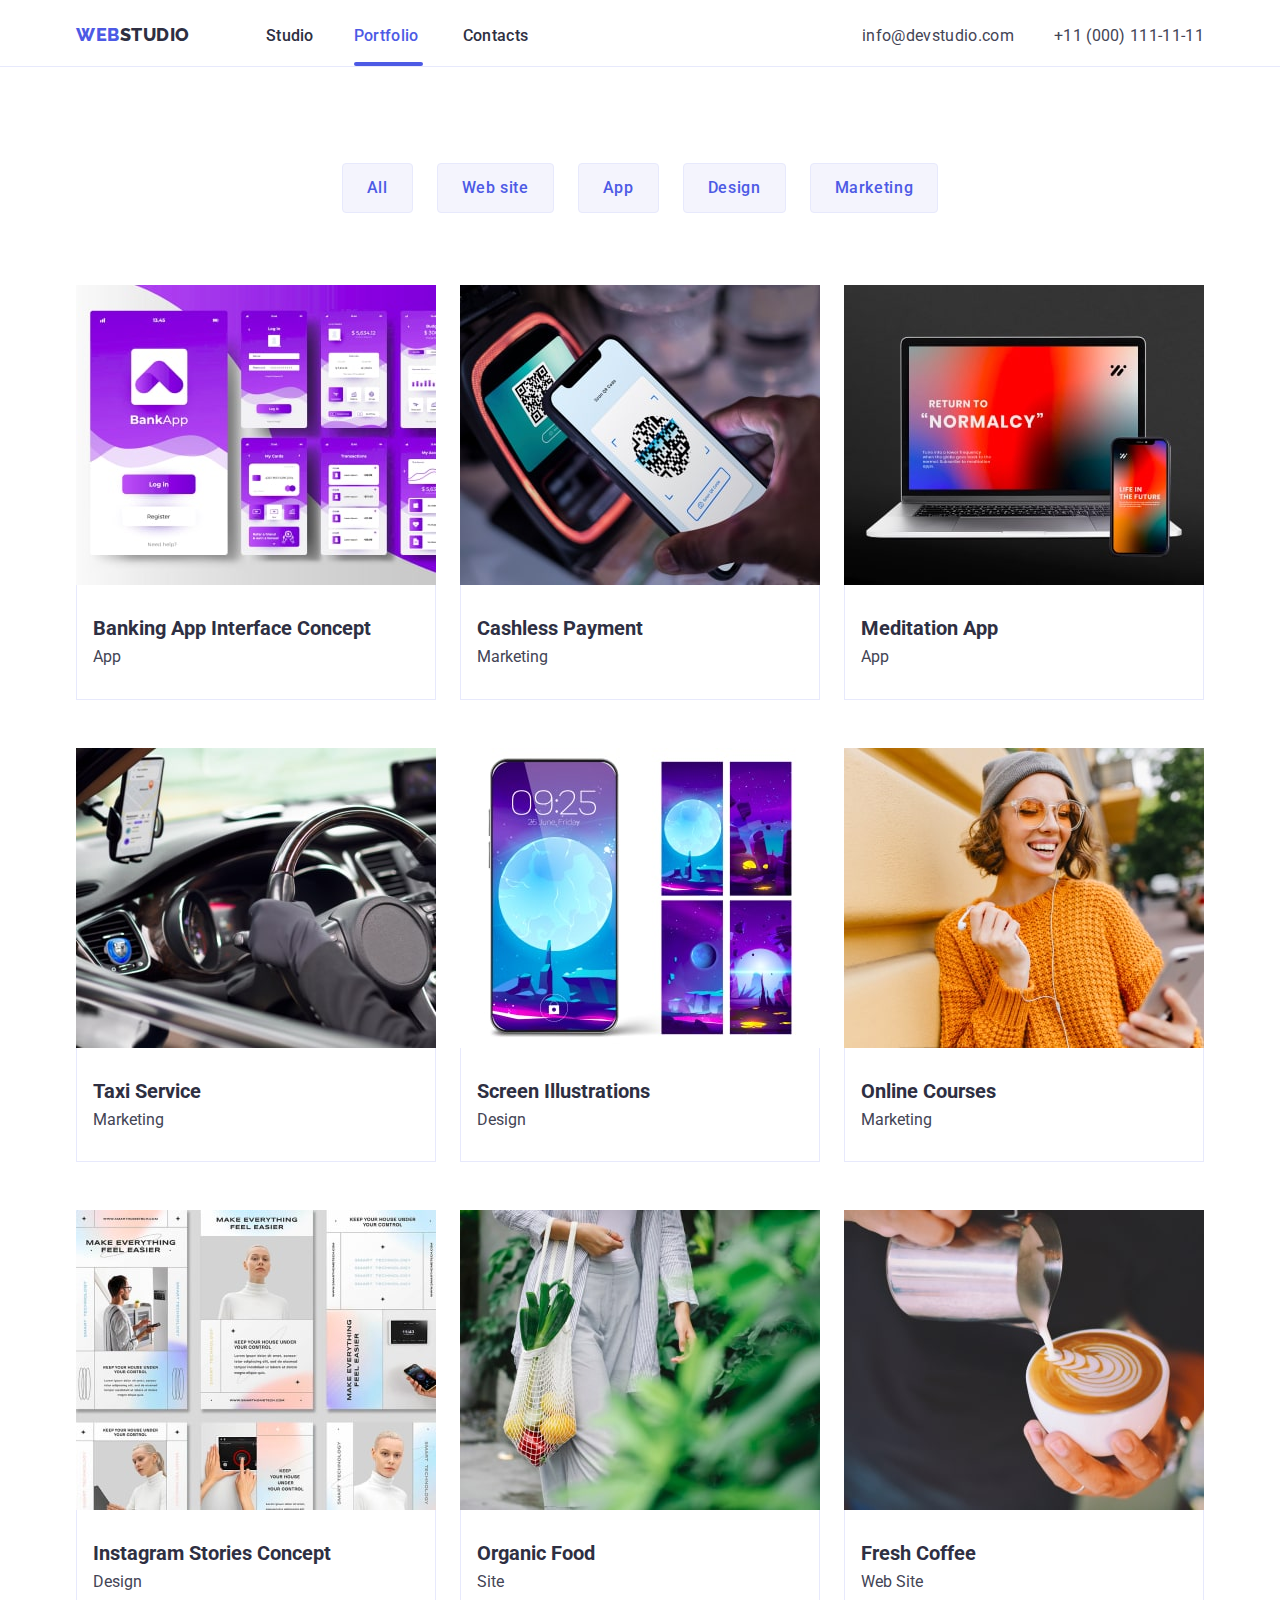
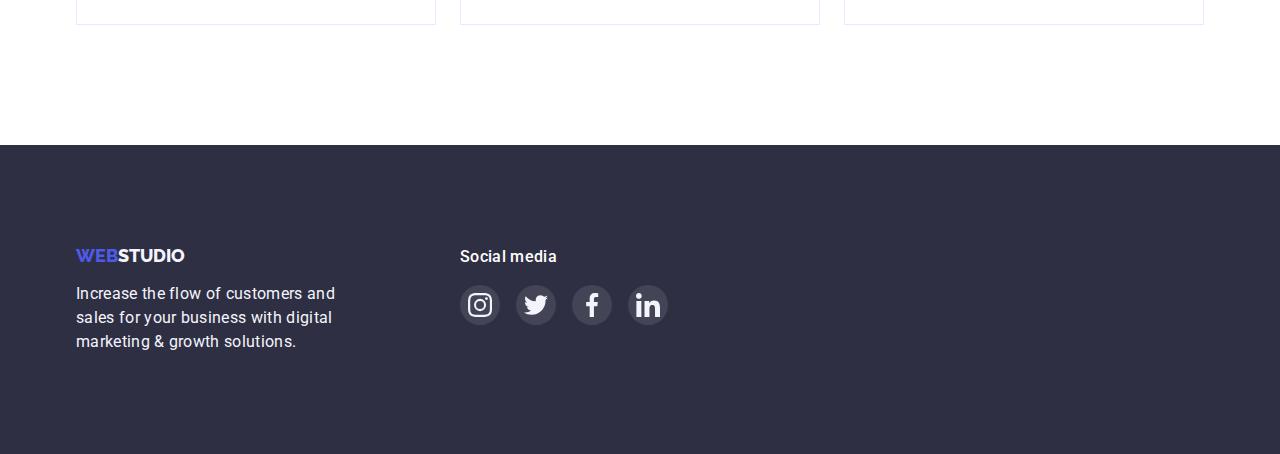
==== portfolio.html @ ed0c57c8 "Initial commit" ====
<!DOCTYPE html>
<html lang="en">
  <head>
    <meta charset="UTF-8" />
    <meta http-equiv="X-UA-Compatible" content="IE=edge" />
    <meta name="viewport" content="width=device-width, initial-scale=1.0" />
    <title>Document</title>
    <link
      rel="stylesheet"
      href="https://cdnjs.cloudflare.com/ajax/libs/modern-normalize/1.0.0/modern-normalize.min.css"
    />
    <link rel="stylesheet" href="./css/styles.css" />
    <link rel="preconnect" href="https://fonts.googleapis.com" />
    <link rel="preconnect" href="https://fonts.gstatic.com" crossorigin />
    <link rel="preconnect" href="https://fonts.googleapis.com" />
    <link rel="preconnect" href="https://fonts.gstatic.com" crossorigin />
    <link
      href="https://fonts.googleapis.com/css2?family=Raleway:wght@800&family=Roboto:wght@400;500;700&display=swap"
      rel="stylesheet"
    />
  </head>
  <body>
    <header class="page-header">
      <div class="container header-container">
        <!--Navigation-->
        <nav class="page-navigation">
          <a class="logo" href="./index.html"
            ><span class="logo-web">Web</span
            ><span class="logo-studio">Studio</span></a
          >

          <ul class="menu">
            <li class="menu-item"><a class="menu-link" href="./index.html">Studio</a></li>
            <li class="menu-item  current">
              <a class="menu-link current-link" href="./portfolio.html">Portfolio</a>
            </li>
            <li class="mtnu-item"><a class="menu-link" href="">Contacts</a></li>
          </ul>
        </nav>
        <!--Contacts-->
        <address>
          <ul class="contacts">
            <li>
              <a class="mail" href="mailto:info@devstudio.com"
                >info@devstudio.com</a
              >
            </li>
            <li>
              <a class="tel" href="tel:+110001111111">+11 (000) 111-11-11</a>
            </li>
          </ul>
        </address>
      </div>
    </header>
    <main>
      <!--Portfolio section-->
      <section class="portfolio-section">
        <div class="container">
          <h1 hidden>Portfolio Menu</h1>
          <ul class="portfolio-list">
            <li class="portfolio-button"><button type="button">All</button></li>
            <li class="portfolio-button">
              <button type="button">Web site</button>
            </li>
            <li class="portfolio-button"><button type="button">App</button></li>
            <li class="portfolio-button">
              <button type="button">Design</button>
            </li>
            <li class="portfolio-button">
              <button type="button">Marketing</button>
            </li>
          </ul>
          <ul class="portfolio-list-img">
            <li class="portfolio-img">
              <a href="" class="portfolio-link">
              <div class="overlay-wrapper">
              <img
                src="./images/portfolio1.jpg"
                alt="Banking App Design"
                width="360"
                height="300"
              />
              <p class="overlay">14 Stylish and User-Friendly App Design Concepts · Task Manager App · Calorie Tracker App · Exotic Fruit Ecommerce App · Cloud Storage App</p>
            </div>
              
              <div class="portfolio-description">
                
                <h2 class="portfolio-card-title">
                  Banking App Interface Concept
                </h2>
                <p class="portfolio-text-description">App</p>
                
              </div>
              </a>
            </li>

            <li class="portfolio-img">
              <a href="" class="portfolio-link">
                <div class="overlay-wrapper">
               <img
                src="./images/portfolio2.jpg"
                alt="Payment App Design"
                width="360"
                height="300"
              />
              <p class="overlay">14 Stylish and User-Friendly App Design Concepts · Task Manager App · Calorie Tracker App · Exotic Fruit Ecommerce App · Cloud Storage App</p>
            </div>
              <div class="portfolio-description">
                <h2 class="portfolio-card-title">Cashless Payment</h2>
                <p class="portfolio-text-description">Marketing</p>
              </div>
              </a>
            </li>

            <li class="portfolio-img">
              <a href="" class="portfolio-link"><div class="overlay-wrapper">
                <img
                  src="./images/portfolio3.jpg"
                  alt="Banking App Design"
                  width="360"
                  height="300"
                />
                <p class="overlay">14 Stylish and User-Friendly App Design Concepts · Task Manager App · Calorie Tracker App · Exotic Fruit Ecommerce App · Cloud Storage App</p>
              </div>
              <div class="portfolio-description">
                <h2 class="portfolio-card-title">Meditation App</h2>
                <p class="portfolio-text-description">App</p>
              </div>
              </a>
            </li>

            <li class="portfolio-img">
              <a href="" class="portfolio-link">
                <div class="overlay-wrapper">
                  <img
                    src="./images/portfolio4.jpg"
                    alt="Banking App Design"
                    width="360"
                    height="300"
                  />
                  <p class="overlay">14 Stylish and User-Friendly App Design Concepts · Task Manager App · Calorie Tracker App · Exotic Fruit Ecommerce App · Cloud Storage App</p>
                </div>
              <div class="portfolio-description">
                <h2 class="portfolio-card-title">Taxi Service</h2>
                <p class="portfolio-text-description">Marketing</p>
              </div>
              </a>
            </li>

            <li class="portfolio-img">
              <a href="" class="portfolio-link">
                <div class="overlay-wrapper">
                  <img
                    src="./images/portfolio5.jpg"
                    alt="Banking App Design"
                    width="360"
                    height="300"
                  />
                  <p class="overlay">14 Stylish and User-Friendly App Design Concepts · Task Manager App · Calorie Tracker App · Exotic Fruit Ecommerce App · Cloud Storage App</p>
                </div>
              <div class="portfolio-description">
                <h2 class="portfolio-card-title">Screen Illustrations</h2>
                <p class="portfolio-text-description">Design</p>
              </div>
            </a>
            </li>

            <li class="portfolio-img">
              <a href="" class="portfolio-link">
                <div class="overlay-wrapper">
                  <img
                    src="./images/portfolio6.jpg"
                    alt="Banking App Design"
                    width="360"
                    height="300"
                  />
                  <p class="overlay">14 Stylish and User-Friendly App Design Concepts · Task Manager App · Calorie Tracker App · Exotic Fruit Ecommerce App · Cloud Storage App</p>
                </div>
              <div class="portfolio-description">
                <h2 class="portfolio-card-title">Online Courses</h2>
                <p class="portfolio-text-description">Marketing</p>
              </div>
              </a>
            </li>

            <li class="portfolio-img">
              <a href="" class="portfolio-link">
                <div class="overlay-wrapper">
                  <img
                    src="./images/portfolio7.jpg"
                    alt="Banking App Design"
                    width="360"
                    height="300"
                  />
                  <p class="overlay">14 Stylish and User-Friendly App Design Concepts · Task Manager App · Calorie Tracker App · Exotic Fruit Ecommerce App · Cloud Storage App</p>
                </div>
              <div class="portfolio-description">
                <h2 class="portfolio-card-title">Instagram Stories Concept</h2>
                <p class="portfolio-text-description">Design</p>
              </div>
              </a>
            </li>

            <li class="portfolio-img">
              <a href="" class="portfolio-link">
                <div class="overlay-wrapper">
                  <img
                    src="./images/portfolio8.jpg"
                    alt="Banking App Design"
                    width="360"
                    height="300"
                  />
                  <p class="overlay">14 Stylish and User-Friendly App Design Concepts · Task Manager App · Calorie Tracker App · Exotic Fruit Ecommerce App · Cloud Storage App</p>
                </div>
              <div class="portfolio-description">
                <h2 class="portfolio-card-title">Organic Food</h2>
                <p class="portfolio-text-description">Site</p>
              </div>
              </a>
            </li>

            <li class="portfolio-img">
              <a href="" class="portfolio-link">
                <div class="overlay-wrapper">
                  <img
                    src="./images/portfolio9.jpg"
                    alt="Banking App Design"
                    width="360"
                    height="300"
                  />
                  <p class="overlay">14 Stylish and User-Friendly App Design Concepts · Task Manager App · Calorie Tracker App · Exotic Fruit Ecommerce App · Cloud Storage App</p>
                </div>
              <div class="portfolio-description">
                <h2 class="portfolio-card-title">Fresh Coffee</h2>
                <p class="portfolio-text-description">Web Site</p>                
              </div>
              </a>
            </li>
          </ul>
        </div>
      </section>
    </main>
    <footer class="footer-section">
      <div class="container footer-container">
        <div class="footer-first-column">
        <a class="footer-logo" href="./index.html"
          ><span class="footer-logo-web">Web</span
          ><span class="footer-logo-studio">Studio</span></a>
        <p class="footer-text">
          Increase the flow of customers and sales for your business with
          digital marketing & growth solutions.
        </p>
        </div>
        <div>
          <h4 class="social-title">Social media</h4>
        <ul class="social-list-footer">
          <li class="social-list-item-footer"><a href="" class="social-list-link-footer">
            <svg class="social-list-icon-footer" width="24" height="24">
              <use href="./images/sprite.svg#icon-instagram-2"></use>
            </svg>
          </a></li>
          <li class="social-list-item-footer"><a href="" class="social-list-link-footer">
            <svg class="social-list-icon-footer" width="24" height="24">
              <use href="./images/sprite.svg#icon-twitter"></use>
            </svg>
          </a></li>
          <li class="social-list-item-footer"><a href="" class="social-list-link-footer">
            <svg class="social-list-icon-footer" width="24" height="24">
              <use href="./images/sprite.svg#icon-facebook-1"></use>
            </svg>
          </a></li>
          <li class="social-list-item-footer"><a href="" class="social-list-link-footer">
            <svg class="social-list-icon-footer" width="24" height="24">
              <use href="./images/sprite.svg#icon-linkedin-1"></use>
            </svg>
          </a> </li>
        </ul>
      </div>
      </div>
    </footer>
  </body>
</html>
---- css/styles.css ----
html{
    box-sizing: border-box;
}

*,
*::before,
*::after{
    box-sizing: border-box;
}
:root{
    --primary-text-color: #2E2F42;
    --title-text-color: #434455;
    --white-text-color: #ffffff;
    --accent-color: #4D5AE5;
    --hover-focus-color: #404BBF;
    --primary-bg-color:#ffffff;
    --primary-bg-hero: #2E2F42;
    --footer-text-color:#F4F4FD;
    --nav-border-line: #E7E9FC;
    --footer-success: #31D0AA;
    --customers-border: #8E8F99;
    --transition-duration: color 3s cubic-bezier(0.4, 0, 0.2, 1);
    
}
h1, h2, h3, h4, p{
    margin-top: 0;
    margin-bottom: 0;
}
ul{
    margin: 0;
    padding: 0;
    list-style: none;
}
img{
    display: block;
}
button{
    cursor: pointer;
}

.container{
    max-width: 1158px;

    margin-left: auto;
    margin-right: auto;
    padding-left: 15px;
    padding-right: 15px;
    
}


/*Body style*/
body{
    background: var(--primary-bg-color);
    color: var(--title-text-color);
    font-family: 'Roboto', 'Arial', 'Helvetica', sans-serif;
}
.page-header{
    padding-top: 24px;
    padding-bottom: 24px;

}
.header-container{
    display: flex;
    justify-content: space-between;
   
}
.page-navigation{
    display: flex;
}

/*Navigation section*/
.logo{
    font-family: 'Raleway', 'Verdana', 'Geneva', sans-serif;
    font-style: normal;
    font-weight: 800;
    font-size: 18px;
    line-height: 21px;
    text-decoration: none;
    letter-spacing: 0.03em;
    text-transform: uppercase;
    transition: color 250ms cubic-bezier(0.4, 0, 0.2, 1);

    margin-right: 76px;
   
}
.logo-web{
    color: var(--accent-color);
    transition: color 250ms cubic-bezier(0.4, 0, 0.2, 1);
    
}
.logo-web:hover,
.logo-web:focus{
    color: var(--hover-focus-color);
    
}
    
.logo-studio{
    color: var(--primary-text-color);
    transition: color 250ms cubic-bezier(0.4, 0, 0.2, 1);
}
.logo-studio:hover,
.logo-studio:focus{
    color: var(--hover-focus-color);
    
}
.menu{   
    display: flex;
    
    }
.contacts{
    display: flex;
}

.menu-item:not(:last-child) {
    margin-right: 40px;
}

li.current::after{
    
    content: '';
    display: inline-block;
    width: 100%;
    height: 4px;
    border-radius: 2px;
    background-color: var(--accent-color);
    position: relative;
    top: 4px;

    
  }

a.menu-link{
    text-decoration: none;
    color: var(--primary-text-color);
    font-style: normal;
    font-weight: 500;
    font-size: 16px;
    line-height: 1.5;
    letter-spacing: 0.02em;
    transition: color 250ms cubic-bezier(0.4, 0, 0.2, 1);

    padding-top: 24px;
    padding-bottom: 24px;   
       
}
a.current-link{
    color: var(--accent-color);
    
   
}





.menu-link:hover
{
   color: var(--hover-focus-color);
   
}
/*Address section*/

.mail,
.tel{
    font-style: normal;
    font-size: 16px;
    line-height: 1.5;    
    letter-spacing: 0.02em;
    color: var(--title-text-color);
    text-decoration: none;
    transition: color 250ms cubic-bezier(0.4, 0, 0.2, 1);

    padding-top: 24px;
    padding-bottom: 24px;
}
.mail{
    margin-right: 40px;
}
.mail:hover,
.tel:hover{
    color: var(--hover-focus-color);
    

}
.mail:focus,
.tel:focus{
    color: var(--hover-focus-color);
    

}

/*Hero section*/



.hero-title{
    font-size: 56px;
    line-height: 1.1;   
    letter-spacing: 0.02em;    
    color: var(--white-text-color);
    max-width: 496px;

    margin-left: auto;
    margin-right: auto;
    margin-bottom: 48px;
    
       
}
.hero{
    background: linear-gradient(to right, rgba(46, 47, 66, 0.7), rgba(46, 47, 66, 0.7)),
    url(../images/people-office.jpg);
    background-color: var(--primary-bg-hero);
    
    max-width: 1440px;
    background-size: cover;
    background-position: center;
    background-repeat: no-repeat;
    margin: 0 auto 0 auto;

    text-align: center;
    padding-top: 188px;
    padding-bottom: 188px;
    margin-top: -24px;
    
    
    
      
}

.hero button{
    font-family: inherit;
    font-weight: 500;
    font-size: 16px;
    line-height: 24px;
    background: var(--accent-color);
    color: var(--white-text-color);
    box-shadow: 0px 4px 4px rgba(0, 0, 0, 0.15);
    transition: background-color 250ms cubic-bezier(0.4, 0, 0.2, 1);

    min-width: 160px;       
    border-radius: 4px;
    border-style: solid;
    border-color: transparent;

    display: inline-block;   
    padding-top: 14px;
    padding-bottom: 14px;
    padding-right: 35px;
    padding-left: 35px;
     
}

.hero button:hover{
    background-color: var(--hover-focus-color);
    box-shadow: 0px 4px 4px rgba(0, 0, 0, 0.15);
    
}


/*Features section*/
.features-card{
    width: 264px;
    
   
    
}

.features-wrapper{
    padding-top: 120px;
    padding-bottom: 120px;
    
}

.features-icon{
    display: flex;
    justify-content: center;
    align-items: center;
    width: 264px;
    height: 112px;
    background-color: var(--footer-text-color);
    border-radius: 4px;
    margin-bottom: 8px;
}
.explanations-title,
.team-title,
.customers-title{
    font-style: normal;
    font-weight: 700;
    font-size: 36px;
    line-height: 1.1;
    letter-spacing: 0.02em;
    text-transform: capitalize;
    text-align: center;
    margin-bottom: 72px;
}

h3{
    font-style: normal;
    font-weight: 500;
    font-size: 20px;
    line-height: 1.2;
    letter-spacing: 0.02em;
    color: var(--primary-text-color);
    
}
.features-title{
    text-align: left;
    margin-bottom: 8px;
}
.features{
    display: flex;
    justify-content: space-between;
}

.features-text{
    font-style: normal;       
    font-size: 16px;
    line-height: 1.5;      
    letter-spacing: 0.02em;
}

/*Explanation section*/
.explanations-wrapper{
    padding-bottom: 120px;


}

.explanations{
    display: flex;
    justify-content: space-between;
    flex-wrap: wrap;
}






/*Our team section*/
.our-team-wrapper{
    background-color: var(--footer-text-color);

    padding-top: 120px;
    padding-bottom: 120px;
    margin-bottom: 120px;
    
}

.team{
    display: flex;    
    flex-wrap: wrap;
}


.team-photo{
    width: 264px;
    height: 260px;
    margin-bottom: 32px;
}

.team-name{
    text-align: center;
    margin-bottom: 8px;
}
.team-text{
    text-align: center;
    line-height: 1.5;
    margin-bottom: 8px;
}
.emploees-card{
    background-color: var(--primary-bg-color);   
    box-shadow: 0px 1px 6px rgba(46, 47, 66, 0.08), 
    0px 1px 1px rgba(46, 47, 66, 0.16), 0px 2px 1px rgba(46, 47, 66, 0.08);
    border-radius: 0px 0px 4px 4px;
}

.emploees-card:not(:nth-child(4n)){
    margin-right: 24px;
}
.social-list{
    display: flex;
    justify-content: space-between;
    padding-left: 16px;
    padding-right: 16px;
    padding-bottom: 32px;
}
.social-list-link{
    height: 44px;
    width: 44px;
    background-color: var(--accent-color);
    border-radius: 50%;
    display: flex;
    align-items: center;
    justify-content: center;
    color: var(--white-text-color);
    transition: background-color 250ms cubic-bezier(0.4, 0, 0.2, 1);
    
}
.social-list-icon{
    fill: currentColor;
    
}
.social-list-link:hover,
.social-list-link:focus{
    background-color: var(--hover-focus-color);
  
}

/**Customers section**/
.customers{
    padding-bottom: 120px;
}

.customers-list{
    display: flex;
    justify-content: space-between;
    
    
}

.customers-list-link{
    height: 88px;
    width: 168px;
    border: 1px solid var(--customers-border); 
    border-radius: 4%;
    display: flex;
    align-items: center;
    justify-content: center;
    margin-right: 16px;
    color: var(--customers-border);
    transition: color 250ms cubic-bezier(0.4, 0, 0.2, 1), border-color 250ms cubic-bezier(0.4, 0, 0.2, 1);

}
.customer-list-icon{
    fill: currentColor;
}
.customers-list-link:hover,
.customers-list-link:focus{
    border: 1px solid var(--hover-focus-color);
    color: var(--hover-focus-color);
   
    
   
}








 /*Footer*/
 
 .footer-section{
    background-color: var(--primary-bg-hero);
    padding-top: 100px;
    padding-bottom: 100px;
   
 }
 .footer-container{
    display: flex;

 }
 .footer-first-column{
    margin-right: 120px;
 }

 .footer-logo{
    font-family: 'Raleway', 'Verdana', 'Geneva', sans-serif;
    text-decoration: none;
    font-weight: 800;
    font-size: 18px;
    line-height: 1.2;
    text-transform: uppercase;

    display: inline-block;
    margin-bottom: 16px;
    

 }
 .footer-logo-web{
    color: var(--accent-color);
 }

 .footer-logo-studio{
    color: var(--footer-text-color);
 }
 .footer-logo-web:hover,
 .footer-logo-studio:hover{
    color: var(--hover-focus-color);
   
 }
 .footer-text{    
    font-style: normal;
    font-size: 16px;
    line-height: 1.5;
    letter-spacing: 0.02em;
    color: var(--footer-text-color);

    width: 264px;
}
.social-list-footer{
    display: flex;
    justify-content: space-between;
    
}
.social-title{
    font-family: inherit;
    font-weight: 500;
    font-size: 16px;
    line-height: 24px;
    color: var(--white-text-color);
    margin-bottom: 16px;
    letter-spacing: 0.02em;
 }
 .social-list-link-footer{
    height: 40px;
    width: 40px;
    background: rgba(255, 255, 255, .1);    
    border-radius: 50%;
    display: flex;
    align-items: center;
    justify-content: center;
    margin-right: 16px;
    transition: background-color 250ms cubic-bezier(0.4, 0, 0.2, 1);
    
        }
.social-list-link-footer:hover,
.social-list-link-footer:focus{
    background-color: var(--footer-success);
}



/*Portfolio page*/

/*Butttons section*/
.portfolio-section{
    border-top: 1px solid #E7E9FC;
    margin-top:-24px;
}

.portfolio-list{
    display: flex;
    justify-content: center;
    flex-wrap: wrap;
    padding-top: 96px;
    padding-bottom: 72px;

    
}
.portfolio-button button{
    font-style: normal;
    font-weight: 500;
    font-size: 16px;
    line-height: 1.5;
    font-family: inherit;
    text-align: center;
    letter-spacing: 0.04em;
    color: var(--accent-color);
    background-color: var(--footer-text-color);
    transition: color 250ms cubic-bezier(0.4, 0, 0.2, 1), background-color 250ms cubic-bezier(0.4, 0, 0.2, 1);
    
    border: 1px solid #E7E9FC;
    border-radius: 4px;
    padding: 12px 24px;
    border-radius: 4px;
    
    
   
}
.portfolio-button:not(:last-child) {
    margin-right: 24px;
}
.portfolio-button button:hover,
.portfolio-button button:focus
{
    color: var(--white-text-color);
    border: none;
    background-color: var(--accent-color);
    box-shadow: 0px 3px 1px rgba(0, 0, 0, 0.1),
    0px 2px 1px rgba(0, 0, 0, 0.08),
    0px 2px 2px rgba(0, 0, 0, 0.12);
}

.portfolio-link{
    display: block;
    text-decoration: none;
    color: var(--primary-bg-hero);
}
.portfolio-list-img{
    display: flex;
    flex-wrap: wrap;    
    gap: 48px 24px;
        

}
.portfolio-img{
    background: var(--primary-bg-color);
    width: 360px;
        
}

.portfolio-link:hover,
.portfolio-link:focus{
    display: block;
    box-shadow: 0px 1px 6px rgba(46, 47, 66, 0.08), 
    0px 1px 1px rgba(46, 47, 66, 0.16), 
    0px 2px 1px rgba(46, 47, 66, 0.08);
}
.portfolio-card-title{
    
    padding-left: 16px;
    margin-bottom: 8px;
    font-size: 20px;
}
.portfolio-text-description{
    padding-left: 16px;

    color: var(--title-text-color);
}
.portfolio-section{
    padding-bottom: 120px;
}
.portfolio-description{
    border: 1px solid var(--nav-border-line);
    border-top: none;
    padding-top: 32px;
    padding-bottom: 32px;
    }
.overlay-wrapper{
    position: relative;
    display: block;
    overflow: hidden;
    }
    
.overlay{
    position: absolute;
    padding-top: 40px;
    padding-left: 32px;
    padding-right: 32px;
    top: 0;
    left: 0;
    overflow: auto;
    transform: translate(0, 100%);
    transition: transform 250ms cubic-bezier(0.4, 0, 0.2, 1);
   

    height: 100%;
    width: 100%;
    background-color: var(--accent-color);
    color: var(--footer-text-color);
    font-weight: 400;
    font-size: 16px;
    line-height: 1.5;
    letter-spacing: 0.02em;


}
.portfolio-link:hover .overlay,
.portfolio-link:focus .overlay{

    transform: translate(0, 0);
}

/*Modal window*/
.backdrop{
    position: fixed;
    z-index:100;
    top: 0;
    width: 0;
    width: 100%;
    height: 100%;
    background: rgba(46, 47, 66, 0.4);
    transition: opacity 250ms cubic-bezier(0.4, 0, 0.2, 1), visibility 250ms cubic-bezier(0.4, 0, 0.2, 1);
}

.backdrop.is-hidden{
    opacity: 0;
    visibility: hidden;
    pointer-events: none;
}

.modal{
    position:absolute;
    top:50%;
    left: 50%;
    transform: translate(-50%, -50%);

    background: #FCFCFC;
    box-shadow: 0px 1px 1px rgba(0, 0, 0, 0.14), 0px 1px 3px rgba(0, 0, 0, 0.12), 0px 2px 1px rgba(0, 0, 0, 0.2);
    border-radius: 4px;
    width: 408px;
    height: 576px;
    

}
.modal-close-btn{
    display: flex;
    justify-content: center;
    align-items: center;
    position: absolute;
    top: 24px;
    right: 24px;
    transition: background-color 250ms cubic-bezier(0.4, 0, 0.2, 1);


    background-color: var(--nav-border-line);
    border: 1px solid rgba(0, 0, 0, 0.1);
    padding: 0;
    width: 24px;
    height: 24px;
    border-radius: 50%;


}
.modal-close-btn:hover,
.modal-close-btn:focus{
    background-color: var(--hover-focus-color);
    border: none;
    
    

}
.modal-close-button-icon{
    transition: fill 250ms cubic-bezier(0.4, 0, 0.2, 1);  
}
.modal-close-btn:hover .modal-close-button-icon,
.modal-close-btn:focus .modal-close-button-icon{
    fill: var(--white-text-color);
}
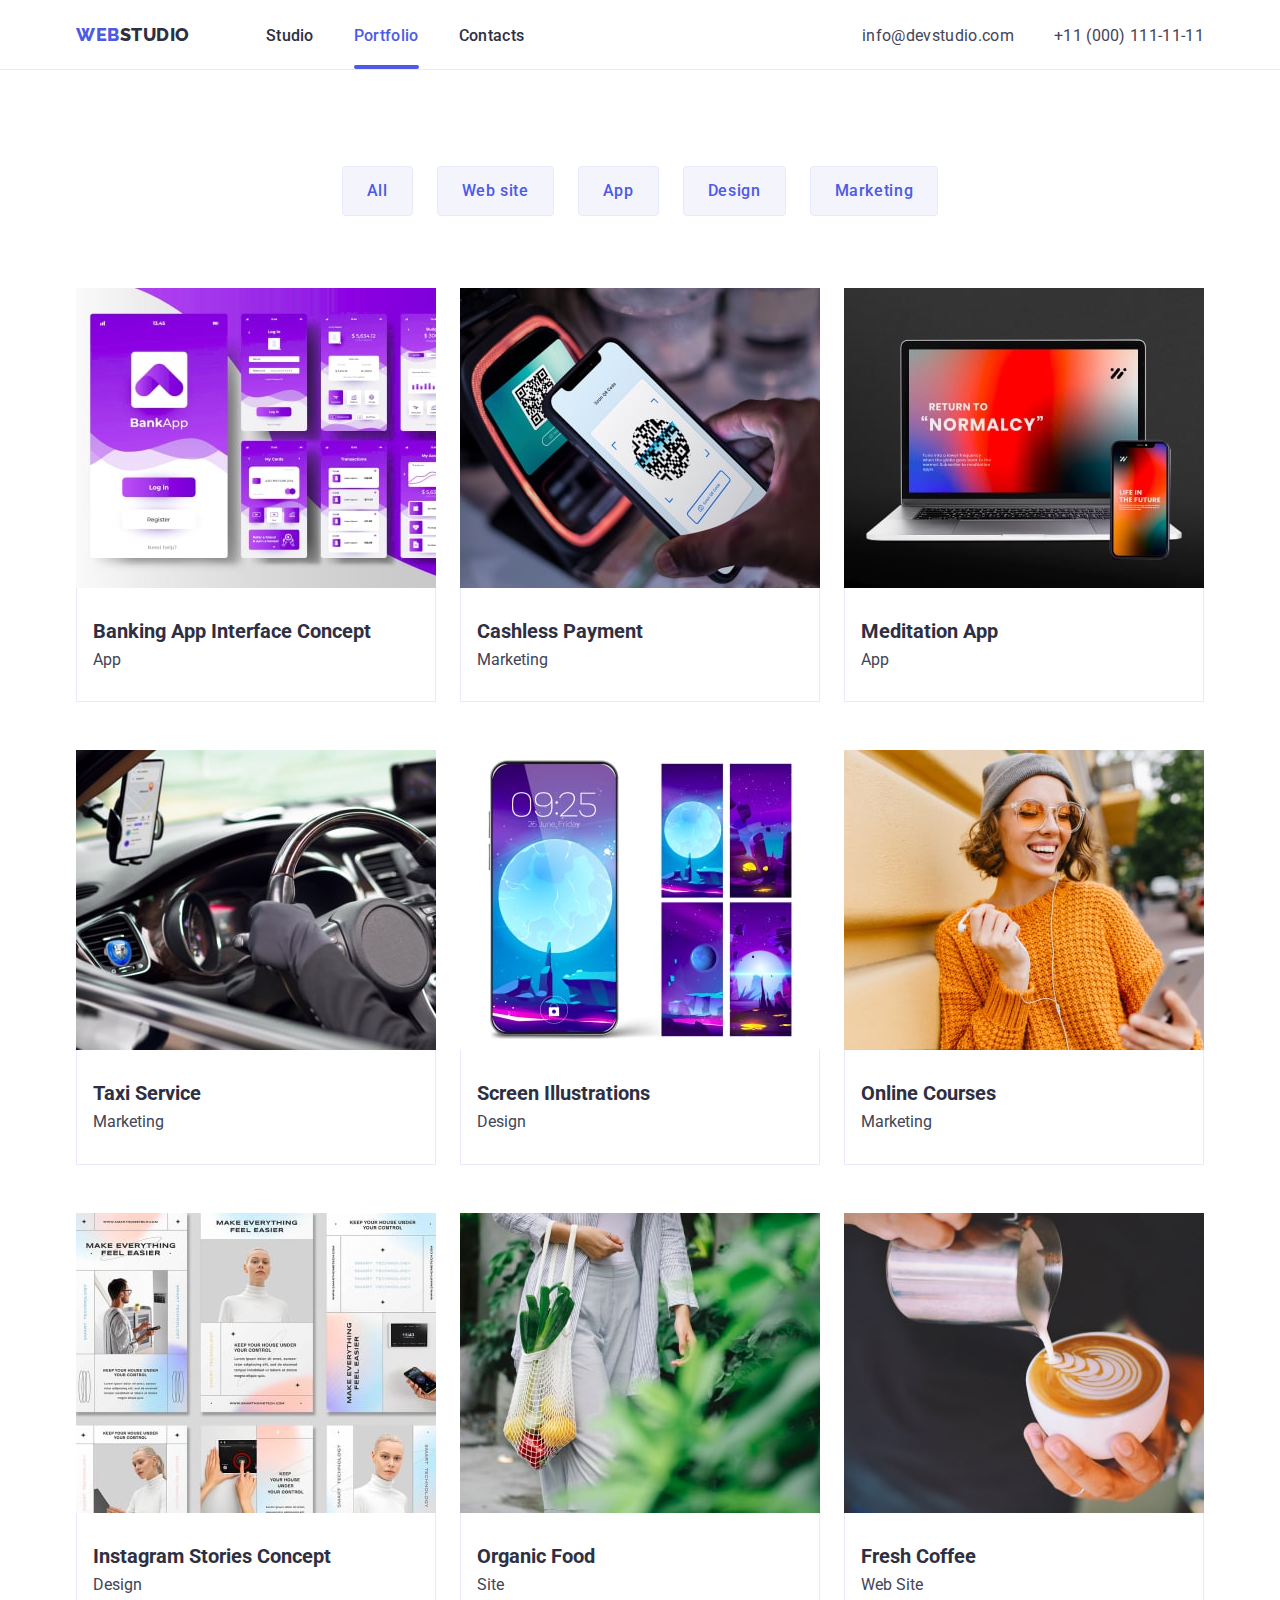
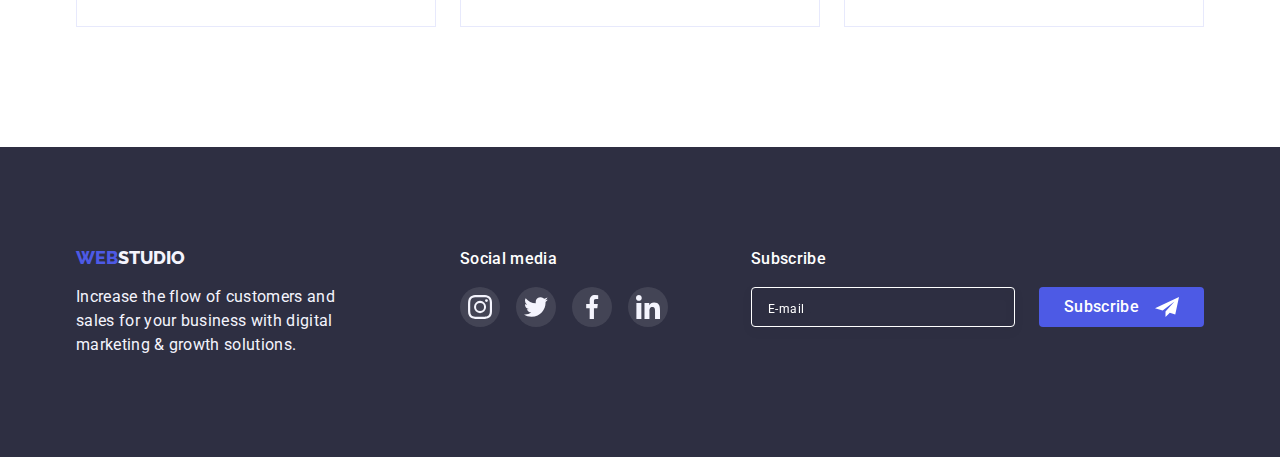
==== commit 548e80ca: "added modal forms" ====
--- a/portfolio.html
+++ b/portfolio.html
@@ -243,39 +243,63 @@
     <footer class="footer-section">
       <div class="container footer-container">
         <div class="footer-first-column">
-        <a class="footer-logo" href="./index.html"
-          ><span class="footer-logo-web">Web</span
-          ><span class="footer-logo-studio">Studio</span></a>
-        <p class="footer-text">
-          Increase the flow of customers and sales for your business with
-          digital marketing & growth solutions.
-        </p>
+          <a class="footer-logo" href="./index.html"
+            ><span class="footer-logo-web">Web</span
+            ><span class="footer-logo-studio">Studio</span></a
+          >
+          <p class="footer-text">
+            Increase the flow of customers and sales for your business with
+            digital marketing & growth solutions.
+          </p>
         </div>
         <div>
           <h4 class="social-title">Social media</h4>
-        <ul class="social-list-footer">
-          <li class="social-list-item-footer"><a href="" class="social-list-link-footer">
-            <svg class="social-list-icon-footer" width="24" height="24">
-              <use href="./images/sprite.svg#icon-instagram-2"></use>
-            </svg>
-          </a></li>
-          <li class="social-list-item-footer"><a href="" class="social-list-link-footer">
-            <svg class="social-list-icon-footer" width="24" height="24">
-              <use href="./images/sprite.svg#icon-twitter"></use>
-            </svg>
-          </a></li>
-          <li class="social-list-item-footer"><a href="" class="social-list-link-footer">
-            <svg class="social-list-icon-footer" width="24" height="24">
-              <use href="./images/sprite.svg#icon-facebook-1"></use>
-            </svg>
-          </a></li>
-          <li class="social-list-item-footer"><a href="" class="social-list-link-footer">
-            <svg class="social-list-icon-footer" width="24" height="24">
-              <use href="./images/sprite.svg#icon-linkedin-1"></use>
-            </svg>
-          </a> </li>
-        </ul>
-      </div>
+          <ul class="social-list-footer">
+            <li class="social-list-item-footer">
+              <a href="" class="social-list-link-footer">
+                <svg class="social-list-icon-footer" width="24" height="24">
+                  <use href="./images/sprite.svg#icon-instagram-2"></use>
+                </svg>
+              </a>
+            </li>
+            <li class="social-list-item-footer">
+              <a href="" class="social-list-link-footer">
+                <svg class="social-list-icon-footer" width="24" height="24">
+                  <use href="./images/sprite.svg#icon-twitter"></use>
+                </svg>
+              </a>
+            </li>
+            <li class="social-list-item-footer">
+              <a href="" class="social-list-link-footer">
+                <svg class="social-list-icon-footer" width="24" height="24">
+                  <use href="./images/sprite.svg#icon-facebook-1"></use>
+                </svg>
+              </a>
+            </li>
+            <li class="social-list-item-footer">
+              <a href="" class="social-list-link-footer">
+                <svg class="social-list-icon-footer" width="24" height="24">
+                  <use href="./images/sprite.svg#icon-linkedin-1"></use>
+                </svg>
+              </a>
+            </li>
+          </ul>
+        </div>
+        <form class="modal-form-subscribe">
+          <p class="modal-form-subscribe-title">Subscribe</p>
+            <label class="modal-form-subscribe-field">
+              <div class="modal-form-subscribe-wrapper">
+              <input type="email" class="modal-form-subscribe-input"
+              name="user_email" placeholder="E-mail"
+              required>
+            </label>
+            <button type="submit" class="modal-form-subscribe-btn">Subscribe
+              <svg class="modal-form-subscribe-icon" width="24" height="24">
+                <use href="/images/sprite.svg#icon-Frame-31"></use>
+              </svg>
+            </button> 
+          </div>      
+        </form>
       </div>
     </footer>
   </body>
--- a/css/styles.css
+++ b/css/styles.css
@@ -20,7 +20,9 @@
     --nav-border-line: #E7E9FC;
     --footer-success: #31D0AA;
     --customers-border: #8E8F99;
+    --form-border-color: #d3d3d7;
     --transition-duration: color 3s cubic-bezier(0.4, 0, 0.2, 1);
+    
     
 }
 h1, h2, h3, h4, p{
@@ -37,6 +39,16 @@
 }
 button{
     cursor: pointer;
+}
+.visually-hidden{
+    position: absolute;
+    width: 1px;
+    height: 1px;
+    margin: -1px;
+    padding: 0;
+    overflow: hidden;
+    border: 0;
+    clip: rect(0 0 0 0);
 }
 
 .container{
@@ -117,21 +129,9 @@
     margin-right: 40px;
 }
 
-li.current::after{
-    
-    content: '';
-    display: inline-block;
-    width: 100%;
-    height: 4px;
-    border-radius: 2px;
-    background-color: var(--accent-color);
-    position: relative;
-    top: 4px;
-
-    
-  }
 
 a.menu-link{
+    
     text-decoration: none;
     color: var(--primary-text-color);
     font-style: normal;
@@ -147,10 +147,26 @@
 }
 a.current-link{
     color: var(--accent-color);
-    
-   
-}
-
+    position: relative;
+    
+   
+}
+
+.current-link::after{
+    position: absolute;
+    content: '';
+    display: block;
+    width: 100%;
+    height: 4px;
+    left:0;
+    bottom: 0;
+    border-radius: 2px;
+    background-color: var(--accent-color);
+    margin-top: 24px;
+    margin-bottom: 0;
+
+    
+  }
 
 
 
@@ -217,12 +233,12 @@
     background-size: cover;
     background-position: center;
     background-repeat: no-repeat;
-    margin: 0 auto 0 auto;
+    margin: -3px auto 0 auto;
 
     text-align: center;
     padding-top: 188px;
     padding-bottom: 188px;
-    margin-top: -24px;
+    
     
     
     
@@ -459,6 +475,7 @@
     background-color: var(--primary-bg-hero);
     padding-top: 100px;
     padding-bottom: 100px;
+    
    
  }
  .footer-container{
@@ -517,7 +534,13 @@
     margin-bottom: 16px;
     letter-spacing: 0.02em;
  }
- .social-list-link-footer{
+ .social-list-item-footer:not(:last-child) {
+    
+    margin-right: 16px;
+    
+}   
+    
+.social-list-link-footer{
     height: 40px;
     width: 40px;
     background: rgba(255, 255, 255, .1);    
@@ -525,10 +548,10 @@
     display: flex;
     align-items: center;
     justify-content: center;
-    margin-right: 16px;
+    
     transition: background-color 250ms cubic-bezier(0.4, 0, 0.2, 1);
-    
-        }
+ }
+    
 .social-list-link-footer:hover,
 .social-list-link-footer:focus{
     background-color: var(--footer-success);
@@ -541,7 +564,7 @@
 /*Butttons section*/
 .portfolio-section{
     border-top: 1px solid #E7E9FC;
-    margin-top:-24px;
+    margin-top: -3px;
 }
 
 .portfolio-list{
@@ -690,12 +713,16 @@
     top:50%;
     left: 50%;
     transform: translate(-50%, -50%);
+    padding-left: 24px;
+    padding-right: 24px;
+    padding-top: 72px;
+    padding-bottom: 24px;
 
     background: #FCFCFC;
     box-shadow: 0px 1px 1px rgba(0, 0, 0, 0.14), 0px 1px 3px rgba(0, 0, 0, 0.12), 0px 2px 1px rgba(0, 0, 0, 0.2);
     border-radius: 4px;
     width: 408px;
-    height: 576px;
+    height: 584px;
     
 
 }
@@ -734,7 +761,260 @@
     fill: var(--white-text-color);
 }
 
-
-
-
-
+.modal-form{
+    
+    display: flex;
+    flex-direction: column;
+    
+}
+.modal-form-title {
+    font-weight: 500;
+    font-size: 16px;
+    line-height: 1.5;
+    letter-spacing: 0.02em;
+    color: var(--primary-text-color);
+    margin-bottom: 16px;
+    text-align: center;
+}
+.modal-form-input-desc {
+    font-size: 12px;
+    line-height: 1.2;
+    letter-spacing: 0.01em;
+    color: var(--customers-border);
+    margin-bottom: 4px;
+    display: block;
+}
+.modal-form-input-wrapper {
+    position: relative;
+    display: block;
+}
+
+.modal-form-input {
+    
+    height: 40px;
+    width: 100%;
+    border: 1px solid var(--form-border-color);
+    border-radius: 4px;
+    transition: border-color 250ms cubic-bezier(0.4, 0, 0.2, 1);
+    margin-bottom: 8px;
+    padding-left: 38px;
+
+    
+}
+.modal-form-input-icon {
+    position: absolute;
+    top: 50%;
+    left: 16px;
+    display: block;
+    transform: translateY(-50%);
+    transition: fill 250ms cubic-bezier(0.4, 0, 0.2, 1);
+
+}
+
+.modal-form-input:focus {
+    outline: none;
+    border: 1px solid var(--accent-color);
+    
+}
+
+
+.modal-form-input:focus+.modal-form-input-icon {
+    fill: var(--accent-color);
+}
+
+.icon-checkbox{
+    width: 18px;
+    height: 18px;
+}
+.modal-form-message{
+    resize: none;
+    width: 100%;
+    height: 120px;    
+    padding: 8px 16px;
+    border: 1px solid var(--form-border-color);
+    border-radius: 4px;
+    margin-bottom: 19px;
+    font-size: 12px;
+    line-height: 1.2;
+    transition: border-color 250ms cubic-bezier(0.4, 0, 0.2, 1);
+}
+.modal-form-message::placeholder{
+    font-size: 12px;
+    letter-spacing: 0.04em;
+    line-height: 1.2;
+    color: rgba(46, 47, 66, 0.4);
+        
+   
+}
+
+.modal-form-message:focus{
+    outline: none;
+    border-color: var(--accent-color);
+}
+.modal-form-check-desc::before{
+    content: '';
+    display: block;
+    width: 16px;
+    height: 16px;
+    border: 1px solid var(--primary-bg-hero);
+    border-radius: 2px;
+    cursor: pointer;
+    margin-right: 8px;
+    transition: background-color 250ms cubic-bezier(0.4, 0, 0.2, 1), background-image 250ms cubic-bezier(0.4, 0, 0.2, 1);
+}
+.modal-form-check:checked+.modal-form-check-desc::before{
+    background-color: var(--accent-color);
+    border: none;
+    background-image: url(../images/Tick.svg);
+    background-repeat: no-repeat;
+    background-position: center;    
+}
+.modal-form-check-desc {
+    display: flex;
+    align-items: center;
+    
+    font-size: 12px;
+    line-height: 14px;
+    letter-spacing: 0.04em;
+    color: var(--customers-border);
+    
+}
+.checkbox-link{
+    font-family: inherit;
+    font-size: 12px;
+    line-height: 1.3;
+    letter-spacing: 0.04em;
+    text-decoration-line: underline;
+    color: var(--accent-color);
+    transition: color 250ms cubic-bezier(0.4, 0, 0.2, 1);
+} 
+.checkbox-link:hover,
+.checkbox-link:focus{
+    color: var(--hover-focus-color);
+}
+.contact-form-btn{
+    display: block;
+    margin-left: auto;
+    margin-right: auto;
+    font-weight: 500;
+    font-size: 16px;
+    line-height: 1.5;
+    color: var(--white-text-color);
+    background-color: var(--accent-color);
+    border: none;
+    border-radius: 4px;
+    padding: 16px 66px;
+    transition: background-color 250ms cubic-bezier(0.4, 0, 0.2, 1);
+    margin-top: 24px;
+    
+    
+    }
+.contact-form-btn:hover,
+.contact-form-btn:focus{
+    background-color: var(--hover-focus-color);}
+
+/*
+If you need to change focus
+.modal-form-check:focus+.modal-form-check-desc::before{
+    outline: 2px solid rgba(0, 0, 255, 0.5)
+}*/
+.modal-form-subscribe{
+    margin-left: auto;
+    margin-right: 0;
+}
+
+
+.modal-form-subscribe-title{
+    font-family: inherit;
+    font-weight: 500;
+    font-size: 16px;
+    line-height: 24px;
+    color: var(--white-text-color);
+    margin-bottom: 16px;
+    letter-spacing: 0.02em;
+}
+.modal-form-subscribe-input{
+    
+    border: 1px solid var(--primary-bg-color);
+    filter: drop-shadow(0px 4px 4px rgba(0, 0, 0, 0.15));
+    border-radius: 4px;
+    width: 264px;
+    height: 40px;
+    background-color: transparent;
+    padding-left: 16px;
+    transition: border-color 250ms cubic-bezier(0.4, 0, 0.2, 1);
+    
+    
+    
+}
+.modal-form-subscribe-input::placeholder{
+    
+    margin-left: 20px;
+    font-size: 12px;
+    line-height: 3;
+    letter-spacing: 0.04em;
+    color: var(--white-text-color);
+    
+    
+}
+.modal-form-subscribe-input:focus{
+    outline: none;
+    color: white;
+    border-color: var(--accent-color);
+
+}
+.modal-form-subscribe-btn{
+    display: flex;
+    justify-content: center;
+    align-items: center;
+    background-color: var(--accent-color);
+    color: var(--white-text-color);
+    font-family: inherit;
+    font-weight: 500;
+    font-size: 16px;
+    line-height: 24px;
+    color: var(--white-text-color);
+    margin-bottom: 16px;
+    letter-spacing: 0.02em;
+    border: none;
+    height: 40px;
+    width: 165px;
+    border-radius: 4px;   
+    transition: background-color 250ms cubic-bezier(0.4, 0, 0.2, 1);
+
+}
+.modal-form-subscribe-btn:hover,
+.modal-form-subscribe-btn:focus{
+    background-color: var(--hover-focus-color);
+}
+.modal-form-subscribe-icon{
+    margin-left: 16px;
+}
+.modal-form-subscribe-wrapper{
+    display: flex;
+    gap: 24px;
+}
+
+
+
+
+
+
+
+
+
+
+
+
+
+
+
+
+
+
+
+
+
+
+
+
